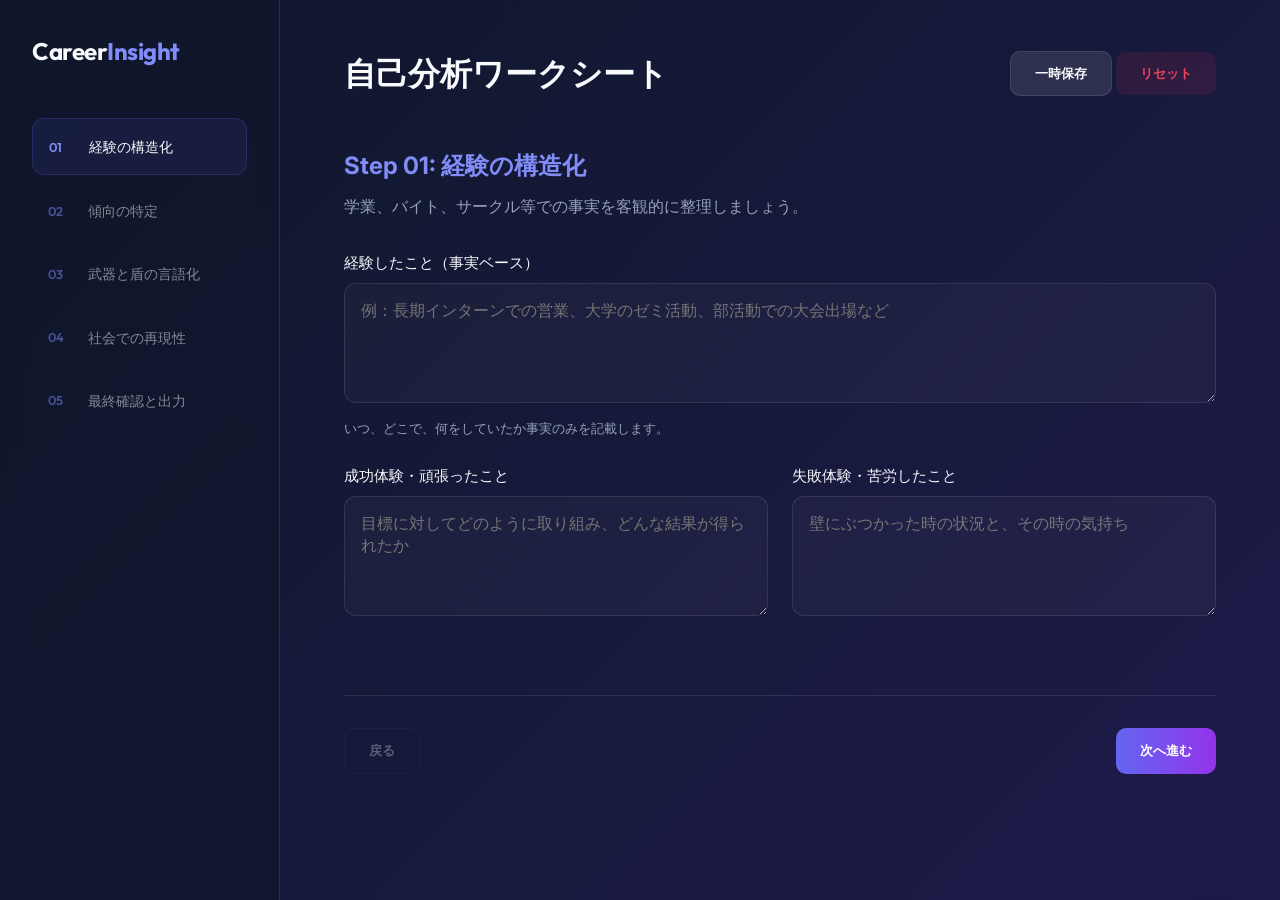
==== index.html @ 263b12b2 "Initial commit" ====
<!DOCTYPE html>
<html lang="ja">
<head>
    <meta charset="UTF-8">
    <meta name="viewport" content="width=device-width, initial-scale=1.0">
    <title>自己分析 & キャリアデザインツール | Career Self-Analysis</title>
    <meta name="description" content="新卒就活生のための自己分析サポートツール。4つのステップで強み・弱みを言語化し、ESや面接に活用できる形に整理します。">
    <link rel="preconnect" href="https://fonts.googleapis.com">
    <link rel="preconnect" href="https://fonts.gstatic.com" crossorigin>
    <link href="https://fonts.googleapis.com/css2?family=Inter:wght@300;400;500;600;700&family=Outfit:wght@300;400;500;600;700&display=swap" rel="stylesheet">
    <link rel="stylesheet" href="style.css">
</head>
<body>
    <div class="app-container">
        <!-- Sidebar Navigation -->
        <aside class="sidebar">
            <div class="logo">
                <h1>Career<span>Insight</span></h1>
            </div>
            <nav class="progress-nav">
                <ul>
                    <li class="nav-item active" data-step="1">
                        <span class="step-num">01</span>
                        <span class="step-label">経験の構造化</span>
                    </li>
                    <li class="nav-item" data-step="2">
                        <span class="step-num">02</span>
                        <span class="step-label">傾向の特定</span>
                    </li>
                    <li class="nav-item" data-step="3">
                        <span class="step-num">03</span>
                        <span class="step-label">武器と盾の言語化</span>
                    </li>
                    <li class="nav-item" data-step="4">
                        <span class="step-num">04</span>
                        <span class="step-label">社会での再現性</span>
                    </li>
                    <li class="nav-item" data-step="5">
                        <span class="step-num">05</span>
                        <span class="step-label">最終確認と出力</span>
                    </li>
                </ul>
            </nav>
        </aside>

        <!-- Main Content Area -->
        <main class="main-content">
            <header class="main-header">
                <h2>自己分析ワークシート</h2>
                <div class="header-actions">
                    <button id="save-draft" class="btn btn-secondary">一時保存</button>
                    <button id="reset-form" class="btn btn-danger">リセット</button>
                </div>
            </header>

            <form id="analysis-form">
                <!-- Step 1: Experience Structure -->
                <section id="step-1" class="form-step active">
                    <div class="step-header">
                        <h3>Step 01: 経験の構造化</h3>
                        <p>学業、バイト、サークル等での事実を客観的に整理しましょう。</p>
                    </div>
                    <div class="form-group">
                        <label for="experience-context">経験したこと（事実ベース）</label>
                        <textarea id="experience-context" name="experience-context" placeholder="例：長期インターンでの営業、大学のゼミ活動、部活動での大会出場など" required></textarea>
                        <small>いつ、どこで、何をしていたか事実のみを記載します。</small>
                    </div>
                    <div class="form-grid">
                        <div class="form-group">
                            <label for="experience-success">成功体験・頑張ったこと</label>
                            <textarea id="experience-success" name="experience-success" placeholder="目標に対してどのように取り組み、どんな結果が得られたか" required></textarea>
                        </div>
                        <div class="form-group">
                            <label for="experience-failure">失敗体験・苦労したこと</label>
                            <textarea id="experience-failure" name="experience-failure" placeholder="壁にぶつかった時の状況と、その時の気持ち" required></textarea>
                        </div>
                    </div>
                </section>

                <!-- Step 2: Identify Tendencies -->
                <section id="step-2" class="form-step">
                    <div class="step-header">
                        <h3>Step 02: 傾向の特定</h3>
                        <p>過去の経験から、あなたの行動特性（クセ）を探ります。</p>
                    </div>
                    <div class="form-group">
                        <label for="high-performance">最も高いパフォーマンスを発揮する条件</label>
                        <textarea id="high-performance" name="high-performance" placeholder="例：期限が明確な時、チームで協力している時、課題が困難な時など" required></textarea>
                    </div>
                    <div class="form-group">
                        <label for="stagnation-pattern">思考・行動が停滞するパターン</label>
                        <textarea id="stagnation-pattern" name="stagnation-pattern" placeholder="例：指示が曖昧な時、一度に多くのことを抱えすぎた時など" required></textarea>
                    </div>
                </section>

                <!-- Step 3: Weapons and Shields (Strengths and Weaknesses) -->
                <section id="step-3" class="form-step">
                    <div class="step-header">
                        <h3>Step 03: 武器と盾の言語化</h3>
                        <p>強みを「武器」として尖らせ、弱みを「盾」で守るための言語化です。</p>
                    </div>
                    <div class="form-group">
                        <label for="strength-name">あなたの「強み」に名前をつける</label>
                        <input type="text" id="strength-name" name="strength-name" placeholder="例：完遂力、巻き込み型推進力、徹底した仮設思考力など" required>
                    </div>
                    <div class="form-group">
                        <label for="strength-detail">強みの具体的な根拠</label>
                        <textarea id="strength-detail" name="strength-detail" placeholder="なぜその強みがあると言えるのか、具体的な行動例を挙げてください。" required></textarea>
                    </div>
                    <div class="form-grid">
                        <div class="form-group">
                            <label for="weakness">弱み（課題）</label>
                            <textarea id="weakness" name="weakness" placeholder="どのような場面で課題感を感じるか" required></textarea>
                        </div>
                        <div class="form-group">
                            <label for="weakness-countermeasure">弱みに対する「工夫・改善策」</label>
                            <textarea id="weakness-countermeasure" name="weakness-countermeasure" placeholder="弱みが出ないように、具体的にどのような行動をセットにしているか" required></textarea>
                        </div>
                    </div>
                </section>

                <!-- Step 4: Reproducibility in Society -->
                <section id="step-4" class="form-step">
                    <div class="step-header">
                        <h3>Step 04: 社会での再現性</h3>
                        <p>言語化した強み・弱みを、実際の仕事現場でどう活かすか考えます。</p>
                    </div>
                    <div class="form-group">
                        <label for="contribution">企業への貢献（どう強みを使うか）</label>
                        <textarea id="contribution" name="contribution" placeholder="営業、企画、事務など、具体的な職種での活躍イメージを記載してください。" required></textarea>
                    </div>
                    <div class="form-group">
                        <label for="risk-control">リスクコントロール（どう弱みを抑えるか）</label>
                        <textarea id="risk-control" name="risk-control" placeholder="仕事をする上で、弱みによるミスをどう防ぐか、周囲とどう連携するか。" required></textarea>
                    </div>
                </section>

                <!-- Step 5: Final Review -->
                <section id="step-5" class="form-step">
                    <div class="step-header">
                        <h3>Step 05: 最終確認と出力</h3>
                        <p>入力内容をまとめました。ESや面接の準備に活用してください。</p>
                    </div>
                    <div id="final-summary" class="summary-card">
                        <!-- Content will be generated by JS -->
                        <div class="placeholder">全てのステップを入力すると、こちらにプレビューが表示されます。</div>
                    </div>
                    <div class="summary-actions">
                        <button type="button" id="copy-summary" class="btn btn-primary">クリップボードにコピー</button>
                        <button type="button" id="download-summary" class="btn btn-secondary">テキストとして保存</button>
                    </div>
                </section>

                <!-- Navigation Buttons -->
                <div class="form-navigation">
                    <button type="button" id="prev-btn" class="btn btn-outline" disabled>戻る</button>
                    <button type="button" id="next-btn" class="btn btn-primary">次へ進む</button>
                </div>
            </form>
        </main>
    </div>

    <!-- Toast Notification -->
    <div id="toast" class="toast"></div>

    <script src="app.js"></script>
</body>
</html>
---- style.css ----
:root {
    --primary: #6366f1; /* Indigo 500 */
    --primary-light: #818cf8;
    --primary-dark: #4f46e5;
    --secondary: #9333ea; /* Purple 600 */
    --accent: #f43f5e; /* Rose 500 */
    --bg-gradient: linear-gradient(135deg, #0f172a 0%, #1e1b4b 100%);
    --card-bg: rgba(255, 255, 255, 0.05);
    --card-border: rgba(255, 255, 255, 0.1);
    --text-main: #f8fafc;
    --text-muted: #94a3b8;
    --input-bg: rgba(255, 255, 255, 0.03);
    --sidebar-width: 280px;
    --transition: all 0.3s cubic-bezier(0.4, 0, 0.2, 1);
    --glass-blur: blur(12px);
}

* {
    margin: 0;
    padding: 0;
    box-sizing: border-box;
}

body {
    font-family: 'Inter', 'Outfit', sans-serif;
    background: var(--bg-gradient);
    color: var(--text-main);
    min-height: 100vh;
    overflow-x: hidden;
    line-height: 1.6;
}

/* Layout */
.app-container {
    display: flex;
    min-height: 100vh;
}

/* Sidebar */
.sidebar {
    width: var(--sidebar-width);
    background: rgba(15, 23, 42, 0.6);
    backdrop-filter: var(--glass-blur);
    border-right: 1px solid var(--card-border);
    padding: 2rem;
    position: fixed;
    height: 100vh;
    z-index: 100;
}

.logo h1 {
    font-family: 'Outfit', sans-serif;
    font-size: 1.5rem;
    font-weight: 700;
    letter-spacing: -0.5px;
}

.logo span {
    color: var(--primary-light);
}

.progress-nav {
    margin-top: 3rem;
}

.progress-nav ul {
    list-style: none;
}

.nav-item {
    display: flex;
    align-items: center;
    gap: 1rem;
    padding: 1rem;
    margin-bottom: 0.5rem;
    border-radius: 12px;
    cursor: default;
    transition: var(--transition);
    opacity: 0.5;
}

.nav-item.active {
    background: rgba(99, 102, 241, 0.1);
    border: 1px solid rgba(99, 102, 241, 0.2);
    opacity: 1;
}

.nav-item.completed {
    opacity: 1;
}

.step-num {
    font-family: 'Outfit', sans-serif;
    font-weight: 600;
    font-size: 0.8rem;
    color: var(--primary-light);
    width: 24px;
}

.step-label {
    font-size: 0.9rem;
    font-weight: 500;
}

/* Main Content */
.main-content {
    flex: 1;
    margin-left: var(--sidebar-width);
    padding: 3rem 5%;
    max-width: 1200px;
}

.main-header {
    display: flex;
    justify-content: space-between;
    align-items: center;
    margin-bottom: 3rem;
}

.main-header h2 {
    font-family: 'Outfit', sans-serif;
    font-size: 2rem;
    font-weight: 600;
}

/* Form Styles */
.form-step {
    display: none;
    animation: fadeIn 0.5s ease-out;
}

.form-step.active {
    display: block;
}

@keyframes fadeIn {
    from { opacity: 0; transform: translateY(10px); }
    to { opacity: 1; transform: translateY(0); }
}

.step-header {
    margin-bottom: 2rem;
}

.step-header h3 {
    font-size: 1.5rem;
    margin-bottom: 0.5rem;
    color: var(--primary-light);
}

.step-header p {
    color: var(--text-muted);
}

.form-grid {
    display: grid;
    grid-template-columns: 1fr 1fr;
    gap: 1.5rem;
}

.form-group {
    margin-bottom: 1.5rem;
}

label {
    display: block;
    margin-bottom: 0.5rem;
    font-weight: 500;
    font-size: 0.95rem;
}

textarea, input[type="text"] {
    width: 100%;
    background: var(--input-bg);
    border: 1px solid var(--card-border);
    border-radius: 12px;
    color: var(--text-main);
    padding: 1rem;
    font-family: inherit;
    font-size: 1rem;
    transition: var(--transition);
}

textarea {
    min-height: 120px;
    resize: vertical;
}

textarea:focus, input:focus {
    outline: none;
    border-color: var(--primary);
    background: rgba(255, 255, 255, 0.05);
    box-shadow: 0 0 0 4px rgba(99, 102, 241, 0.1);
}

small {
    display: block;
    margin-top: 0.5rem;
    color: var(--text-muted);
    font-size: 0.8rem;
}

/* Buttons */
.btn {
    padding: 0.8rem 1.5rem;
    border-radius: 10px;
    font-weight: 600;
    font-family: 'Outfit', sans-serif;
    cursor: pointer;
    transition: var(--transition);
    border: none;
    display: inline-flex;
    align-items: center;
    gap: 0.5rem;
}

.btn-primary {
    background: linear-gradient(to right, var(--primary), var(--secondary));
    color: white;
}

.btn-primary:hover {
    transform: translateY(-2px);
    box-shadow: 0 10px 15px -3px rgba(99, 102, 241, 0.3);
}

.btn-secondary {
    background: rgba(255, 255, 255, 0.1);
    color: var(--text-main);
    border: 1px solid var(--card-border);
}

.btn-secondary:hover {
    background: rgba(255, 255, 255, 0.15);
}

.btn-outline {
    background: transparent;
    border: 1px solid var(--card-border);
    color: var(--text-main);
}

.btn-outline:hover {
    border-color: var(--primary);
    color: var(--primary-light);
}

.btn-danger {
    background: rgba(244, 63, 94, 0.1);
    color: var(--accent);
}

.btn-danger:hover {
    background: rgba(244, 63, 94, 0.2);
}

.btn:disabled {
    opacity: 0.3;
    cursor: not-allowed;
    transform: none !important;
    box-shadow: none !important;
}

/* Navigation Footer */
.form-navigation {
    margin-top: 3rem;
    padding-top: 2rem;
    border-top: 1px solid var(--card-border);
    display: flex;
    justify-content: space-between;
}

/* Summary Card */
.summary-card {
    background: var(--card-bg);
    backdrop-filter: var(--glass-blur);
    border: 1px solid var(--card-border);
    border-radius: 20px;
    padding: 2rem;
    margin-bottom: 2rem;
}

.placeholder {
    text-align: center;
    color: var(--text-muted);
    padding: 3rem;
    border: 2px dashed var(--card-border);
    border-radius: 12px;
}

.summary-actions {
    display: flex;
    gap: 1rem;
}

/* Toast */
.toast {
    position: fixed;
    bottom: 2rem;
    right: 2rem;
    background: var(--primary-dark);
    color: white;
    padding: 1rem 2rem;
    border-radius: 12px;
    box-shadow: 0 10px 25px rgba(0,0,0,0.3);
    transform: translateY(200%);
    transition: transform 0.3s ease;
    z-index: 1000;
}

.toast.show {
    transform: translateY(0);
}

/* Responsive */
@media (max-width: 1024px) {
    .sidebar {
        width: 80px;
        padding: 1.5rem 1rem;
    }
    .logo span, .step-label {
        display: none;
    }
    .main-content {
        margin-left: 80px;
    }
    .form-grid {
        grid-template-columns: 1fr;
    }
}

@media (max-width: 768px) {
    .sidebar {
        display: none;
    }
    .main-content {
        margin-left: 0;
        padding: 2rem 1rem;
    }
    .main-header h2 {
        font-size: 1.5rem;
    }
}
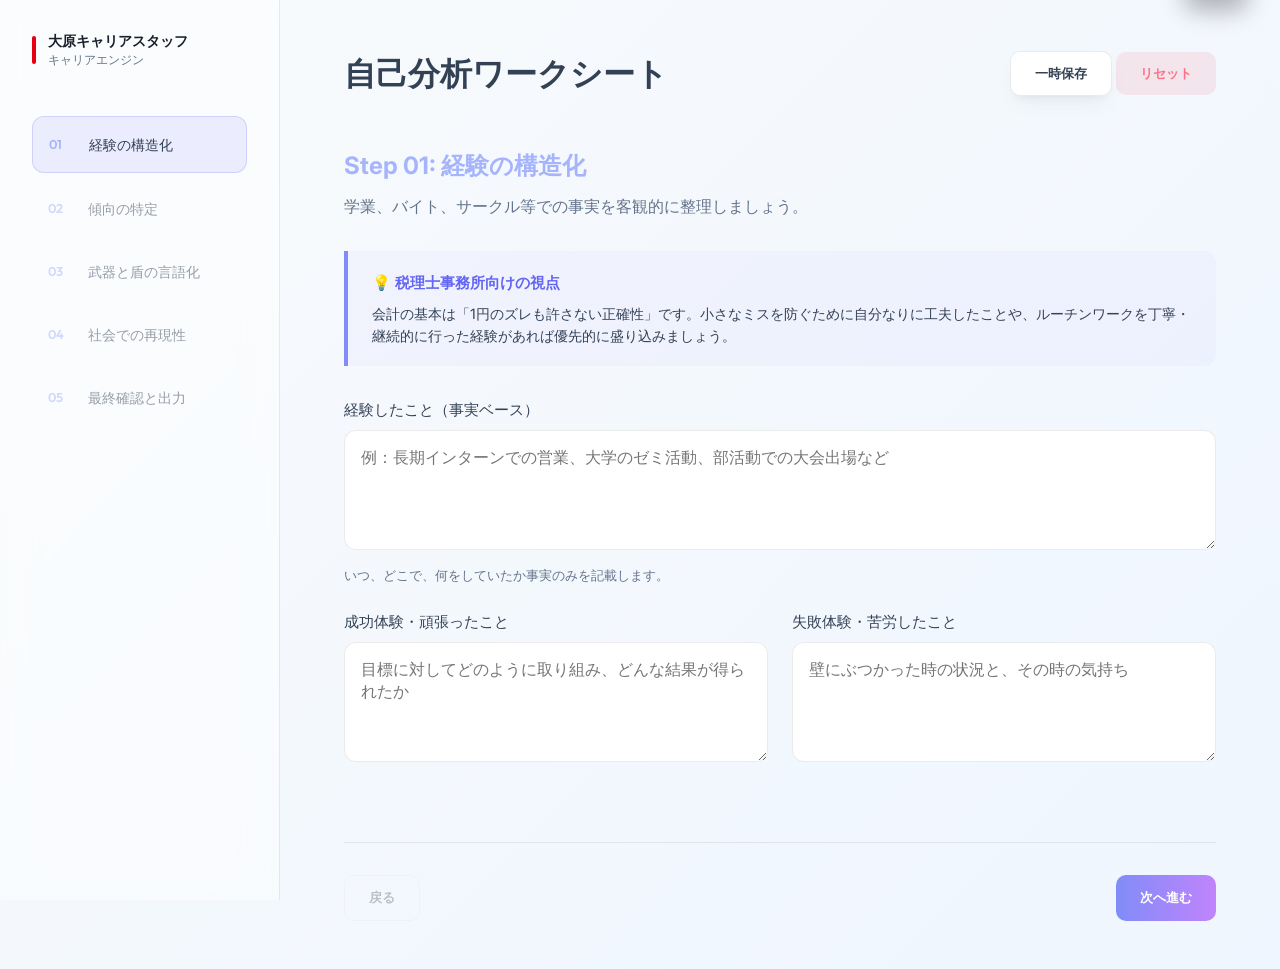
==== commit f309952b: "ヘッダー" ====
--- a/index.html
+++ b/index.html
@@ -3,7 +3,7 @@
 <head>
     <meta charset="UTF-8">
     <meta name="viewport" content="width=device-width, initial-scale=1.0">
-    <title>自己分析 & キャリアデザインツール | Career Self-Analysis</title>
+    <title>自己分析 & キャリアデザインツール (v2.1) | Career Self-Analysis</title>
     <meta name="description" content="新卒就活生のための自己分析サポートツール。4つのステップで強み・弱みを言語化し、ESや面接に活用できる形に整理します。">
     <link rel="preconnect" href="https://fonts.googleapis.com">
     <link rel="preconnect" href="https://fonts.gstatic.com" crossorigin>
@@ -15,7 +15,8 @@
         <!-- Sidebar Navigation -->
         <aside class="sidebar">
             <div class="logo">
-                <h1>Career<span>Insight</span></h1>
+                <div class="brand-accent"></div>
+                <div class="brand-text">大原キャリアスタッフ<br><span>キャリアエンジン</span></div>
             </div>
             <nav class="progress-nav">
                 <ul>
@@ -59,6 +60,11 @@
                     <div class="step-header">
                         <h3>Step 01: 経験の構造化</h3>
                         <p>学業、バイト、サークル等での事実を客観的に整理しましょう。</p>
+                    </div>
+                    <!-- Tax Office Tip -->
+                    <div class="tip-box">
+                        <h4>💡 税理士事務所向けの視点</h4>
+                        <p>会計の基本は「1円のズレも許さない正確性」です。小さなミスを防ぐために自分なりに工夫したことや、ルーチンワークを丁寧・継続的に行った経験があれば優先的に盛り込みましょう。</p>
                     </div>
                     <div class="form-group">
                         <label for="experience-context">経験したこと（事実ベース）</label>
@@ -83,6 +89,11 @@
                         <h3>Step 02: 傾向の特定</h3>
                         <p>過去の経験から、あなたの行動特性（クセ）を探ります。</p>
                     </div>
+                    <!-- Tax Office Tip -->
+                    <div class="tip-box">
+                        <h4>💡 税理士事務所向けの視点</h4>
+                        <p>事務所では確定申告時期などの繁忙期と閑散期の差が激しいです。プレッシャーがかかる場面での自分の行動傾向や、年上の経営者など「人」と向き合う際の自分の反応を分析してみましょう。</p>
+                    </div>
                     <div class="form-group">
                         <label for="high-performance">最も高いパフォーマンスを発揮する条件</label>
                         <textarea id="high-performance" name="high-performance" placeholder="例：期限が明確な時、チームで協力している時、課題が困難な時など" required></textarea>
@@ -98,6 +109,11 @@
                     <div class="step-header">
                         <h3>Step 03: 武器と盾の言語化</h3>
                         <p>強みを「武器」として尖らせ、弱みを「盾」で守るための言語化です。</p>
+                    </div>
+                    <!-- Tax Office Tip -->
+                    <div class="tip-box">
+                        <h4>💡 税理士事務所向けの視点</h4>
+                        <p>「地道に学び続ける姿勢（法改正への対応）」「経営者の悩みに寄り添う傾聴力」「期日を逆算する管理能力」などは、税理士事務所で非常に高く評価される『武器』になります。</p>
                     </div>
                     <div class="form-group">
                         <label for="strength-name">あなたの「強み」に名前をつける</label>
@@ -125,6 +141,11 @@
                         <h3>Step 04: 社会での再現性</h3>
                         <p>言語化した強み・弱みを、実際の仕事現場でどう活かすか考えます。</p>
                     </div>
+                    <!-- Tax Office Tip -->
+                    <div class="tip-box">
+                        <h4>💡 税理士事務所向けの視点</h4>
+                        <p>単なる入力作業役ではなく「中小企業の経営者を支えるパートナー」として、自分の強みがどう役立つか（例：経営判断の材料を素早く提供するなど）をイメージして記載しましょう。</p>
+                    </div>
                     <div class="form-group">
                         <label for="contribution">企業への貢献（どう強みを使うか）</label>
                         <textarea id="contribution" name="contribution" placeholder="営業、企画、事務など、具体的な職種での活躍イメージを記載してください。" required></textarea>
@@ -163,6 +184,199 @@
     <!-- Toast Notification -->
     <div id="toast" class="toast"></div>
 
-    <script src="app.js"></script>
+    <script>
+console.log('inline script loading...');
+
+window.onerror = function(msg, url, line, col, error) {
+    console.error('Global error caught:', msg, 'at', line, ':', col);
+    return false;
+};
+
+const initApp = () => {
+    console.log('initApp started');
+    // Selectors
+    const form = document.getElementById('analysis-form');
+    const steps = document.querySelectorAll('.form-step');
+    const navItems = document.querySelectorAll('.nav-item');
+    const prevBtn = document.getElementById('prev-btn');
+    const nextBtn = document.getElementById('next-btn');
+    const toast = document.getElementById('toast');
+    const finalSummary = document.getElementById('final-summary');
+    const saveBtn = document.getElementById('save-draft');
+    const resetBtn = document.getElementById('reset-form');
+
+    if (!nextBtn) {
+        console.error('nextBtn not found!');
+        return;
+    }
+
+    let currentStep = 1;
+
+    // Functions
+    const showToast = (msg) => {
+        console.log('Toast:', msg);
+        if (!toast) return;
+        toast.textContent = msg;
+        toast.className = 'toast show';
+        setTimeout(() => toast.className = 'toast', 3000);
+    };
+
+    const updateUI = () => {
+        console.log('Updating UI for step:', currentStep);
+        steps.forEach((s, i) => {
+            if (i + 1 === currentStep) {
+                s.classList.add('active');
+            } else {
+                s.classList.remove('active');
+            }
+        });
+
+        navItems.forEach((n, i) => {
+            n.classList.toggle('active', i + 1 === currentStep);
+            n.classList.toggle('completed', i + 1 < currentStep);
+        });
+
+        if (prevBtn) prevBtn.disabled = currentStep === 1;
+        if (nextBtn) {
+            nextBtn.textContent = currentStep === steps.length ? '完了' : '次へ進む';
+        }
+
+        if (currentStep === 5) generateSummary();
+    };
+
+    const generateSummary = () => {
+        const d = (id) => {
+            const el = document.getElementById(id);
+            return el ? (el.value || '(未入力)') : '(ID不備)';
+        };
+        if (finalSummary) {
+            finalSummary.innerHTML = `
+                <div class="summary-section">
+                    <h4 style="color: #818cf8; margin-bottom: 1rem;">■ Step 1: 経験の構造化</h4>
+                    <p><strong>経験概要:</strong> ${d('experience-context')}</p>
+                    <p><strong>成功体験:</strong> ${d('experience-success')}</p>
+                    <p><strong>失敗・苦労:</strong> ${d('experience-failure')}</p>
+                </div>
+                <div class="summary-section" style="margin-top: 1.5rem;">
+                    <h4 style="color: #818cf8; margin-bottom: 1rem;">■ Step 2: 傾向の特定</h4>
+                    <p><strong>活躍条件:</strong> ${d('high-performance')}</p>
+                    <p><strong>停滞パターン:</strong> ${d('stagnation-pattern')}</p>
+                </div>
+                <div class="summary-section" style="margin-top: 1.5rem;">
+                    <h4 style="color: #818cf8; margin-bottom: 1rem;">■ Step 3: 武器と盾</h4>
+                    <p><strong>強みの名称:</strong> ${d('strength-name')}</p>
+                    <p><strong>根拠:</strong> ${d('strength-detail')}</p>
+                    <p><strong>弱み:</strong> ${d('weakness')}</p>
+                    <p><strong>対策:</strong> ${d('weakness-countermeasure')}</p>
+                </div>
+                <div class="summary-section" style="margin-top: 1.5rem;">
+                    <h4 style="color: #818cf8; margin-bottom: 1rem;">■ Step 4: 社会での再現性</h4>
+                    <p><strong>貢献イメージ:</strong> ${d('contribution')}</p>
+                    <p><strong>リスク管理:</strong> ${d('risk-control')}</p>
+                </div>
+            `;
+        }
+    };
+
+    const saveData = () => {
+        try {
+            const data = {};
+            if (form) {
+                form.querySelectorAll('input, textarea').forEach(el => {
+                    if (el.id) data[el.id] = el.value;
+                });
+            }
+            localStorage.setItem('career_analysis_v1', JSON.stringify(data));
+            showToast('進捗を保存しました');
+        } catch (e) {
+            console.warn('saveData: localStorage is not accessible:', e);
+        }
+    };
+
+    const loadData = () => {
+        try {
+            const saved = JSON.parse(localStorage.getItem('career_analysis_v1') || '{}');
+            Object.entries(saved).forEach(([id, val]) => {
+                const el = document.getElementById(id);
+                if (el) el.value = val;
+            });
+        } catch (e) {
+            console.warn('loadData: localStorage is not accessible:', e);
+        }
+    };
+
+    // Event Listeners
+    nextBtn.addEventListener('click', () => {
+        console.log('Next button clicked. Current step:', currentStep);
+        if (currentStep < steps.length) {
+            currentStep++;
+            console.log('Moving to step:', currentStep);
+            updateUI();
+            saveData();
+            window.scrollTo({ top: 0, behavior: 'smooth' });
+        } else {
+            showToast('全てのワークが完了しました！');
+        }
+    });
+
+    if (prevBtn) {
+        prevBtn.addEventListener('click', () => {
+            if (currentStep > 1) {
+                currentStep--;
+                updateUI();
+                window.scrollTo({ top: 0, behavior: 'smooth' });
+            }
+        });
+    }
+
+    if (saveBtn) saveBtn.addEventListener('click', saveData);
+
+    if (resetBtn) {
+        resetBtn.addEventListener('click', () => {
+            if (confirm('全ての入力をリセットしますか？')) {
+                if (form) form.reset();
+                localStorage.removeItem('career_analysis_v1');
+                currentStep = 1;
+                updateUI();
+                showToast('リセット完了');
+            }
+        });
+    }
+
+    const copyBtn = document.getElementById('copy-summary');
+    if (copyBtn) {
+        copyBtn.addEventListener('click', () => {
+            const text = finalSummary ? finalSummary.innerText : '';
+            navigator.clipboard.writeText(text).then(() => showToast('コピーしました'));
+        });
+    }
+
+    const downloadBtn = document.getElementById('download-summary');
+    if (downloadBtn) {
+        downloadBtn.addEventListener('click', () => {
+            const text = finalSummary ? finalSummary.innerText : '';
+            const blob = new Blob([text], { type: 'text/plain' });
+            const url = URL.createObjectURL(blob);
+            const a = document.createElement('a');
+            a.href = url;
+            a.download = 'career_self_analysis.txt';
+            a.click();
+            showToast('ファイルをダウンロードします');
+        });
+    }
+
+    // Init Logic
+    console.log('Executing final init');
+    loadData();
+    updateUI();
+};
+
+// Start initialization
+if (document.readyState === 'loading') {
+    document.addEventListener('DOMContentLoaded', initApp);
+} else {
+    initApp();
+}
+    </script>
 </body>
 </html>
--- a/style.css
+++ b/style.css
@@ -1,18 +1,19 @@
 :root {
-    --primary: #6366f1; /* Indigo 500 */
-    --primary-light: #818cf8;
-    --primary-dark: #4f46e5;
-    --secondary: #9333ea; /* Purple 600 */
-    --accent: #f43f5e; /* Rose 500 */
-    --bg-gradient: linear-gradient(135deg, #0f172a 0%, #1e1b4b 100%);
-    --card-bg: rgba(255, 255, 255, 0.05);
-    --card-border: rgba(255, 255, 255, 0.1);
-    --text-main: #f8fafc;
-    --text-muted: #94a3b8;
-    --input-bg: rgba(255, 255, 255, 0.03);
+    --primary: #818cf8; /* Soft Indigo */
+    --primary-light: #a5b4fc;
+    --primary-dark: #6366f1;
+    --secondary: #c084fc; /* Soft Purple */
+    --accent: #fb7185; /* Soft Rose */
+    --bg-gradient: linear-gradient(135deg, #f8fafc 0%, #eff6ff 100%);
+    --card-bg: rgba(255, 255, 255, 0.7);
+    --card-border: rgba(0, 0, 0, 0.08);
+    --text-main: #334155;
+    --text-muted: #64748b;
+    --input-bg: #ffffff;
     --sidebar-width: 280px;
     --transition: all 0.3s cubic-bezier(0.4, 0, 0.2, 1);
-    --glass-blur: blur(12px);
+    --glass-blur: blur(16px);
+    --shadow-soft: 0 10px 25px -5px rgba(0, 0, 0, 0.05), 0 8px 10px -6px rgba(0, 0, 0, 0.05);
 }
 
 * {
@@ -39,7 +40,7 @@
 /* Sidebar */
 .sidebar {
     width: var(--sidebar-width);
-    background: rgba(15, 23, 42, 0.6);
+    background: rgba(255, 255, 255, 0.45);
     backdrop-filter: var(--glass-blur);
     border-right: 1px solid var(--card-border);
     padding: 2rem;
@@ -48,15 +49,32 @@
     z-index: 100;
 }
 
-.logo h1 {
-    font-family: 'Outfit', sans-serif;
-    font-size: 1.5rem;
+.logo {
+    display: flex;
+    align-items: center;
+    gap: 0.75rem;
+    margin-bottom: 2.5rem;
+}
+
+.brand-accent {
+    width: 4px;
+    height: 1.8rem;
+    background-color: #e60012; /* Ohara Red */
+    border-radius: 2px;
+}
+
+.brand-text {
+    font-family: 'Inter', sans-serif;
     font-weight: 700;
-    letter-spacing: -0.5px;
-}
-
-.logo span {
-    color: var(--primary-light);
+    color: #1a202c; /* Deep Dark Gray */
+    font-size: 0.9rem;
+    line-height: 1.25;
+}
+
+.brand-text span {
+    font-size: 0.75rem;
+    font-weight: 500;
+    color: var(--text-muted);
 }
 
 .progress-nav {
@@ -189,8 +207,8 @@
 textarea:focus, input:focus {
     outline: none;
     border-color: var(--primary);
-    background: rgba(255, 255, 255, 0.05);
-    box-shadow: 0 0 0 4px rgba(99, 102, 241, 0.1);
+    background: #ffffff;
+    box-shadow: 0 0 0 4px rgba(129, 140, 248, 0.15);
 }
 
 small {
@@ -225,13 +243,14 @@
 }
 
 .btn-secondary {
-    background: rgba(255, 255, 255, 0.1);
+    background: var(--input-bg);
     color: var(--text-main);
     border: 1px solid var(--card-border);
+    box-shadow: var(--shadow-soft);
 }
 
 .btn-secondary:hover {
-    background: rgba(255, 255, 255, 0.15);
+    background: #f1f5f9;
 }
 
 .btn-outline {
@@ -275,9 +294,10 @@
     background: var(--card-bg);
     backdrop-filter: var(--glass-blur);
     border: 1px solid var(--card-border);
-    border-radius: 20px;
-    padding: 2rem;
+    border-radius: 24px;
+    padding: 2.5rem;
     margin-bottom: 2rem;
+    box-shadow: var(--shadow-soft);
 }
 
 .placeholder {
@@ -296,14 +316,14 @@
 /* Toast */
 .toast {
     position: fixed;
-    bottom: 2rem;
+    top: 2rem;
     right: 2rem;
     background: var(--primary-dark);
     color: white;
     padding: 1rem 2rem;
     border-radius: 12px;
     box-shadow: 0 10px 25px rgba(0,0,0,0.3);
-    transform: translateY(200%);
+    transform: translateY(-200%);
     transition: transform 0.3s ease;
     z-index: 1000;
 }
@@ -341,3 +361,31 @@
         font-size: 1.5rem;
     }
 }
+/* Tip Box */
+.tip-box {
+    background: rgba(129, 140, 248, 0.05);
+    border-left: 4px solid var(--primary);
+    padding: 1.25rem 1.5rem;
+    margin-bottom: 2rem;
+    border-radius: 0 12px 12px 0;
+}
+
+.tip-box h4 {
+    color: var(--primary-dark);
+    font-size: 0.95rem;
+    margin-bottom: 0.5rem;
+    display: flex;
+    align-items: center;
+    gap: 0.5rem;
+    font-weight: 600;
+}
+
+.tip-box h4 i {
+    font-size: 1rem;
+}
+
+.tip-box p {
+    font-size: 0.88rem;
+    color: var(--text-main);
+    line-height: 1.5;
+}
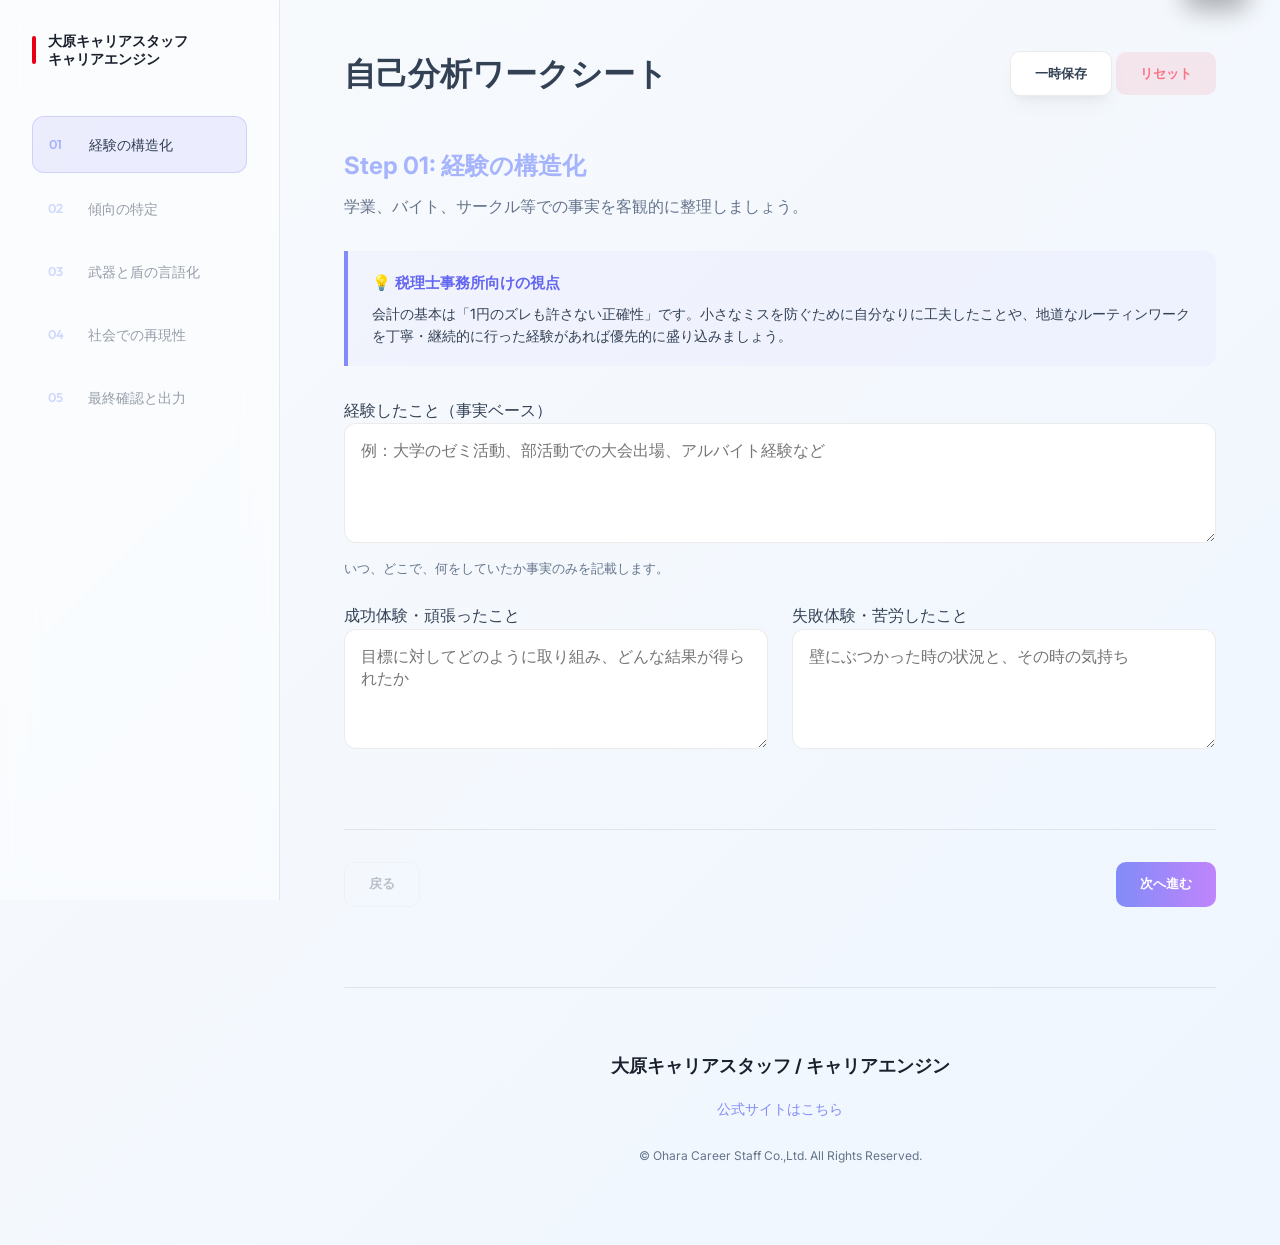
==== commit 26c180ab: "フッターを作成" ====
--- a/index.html
+++ b/index.html
@@ -1,5 +1,6 @@
 <!DOCTYPE html>
 <html lang="ja">
+
 <head>
     <meta charset="UTF-8">
     <meta name="viewport" content="width=device-width, initial-scale=1.0">
@@ -7,9 +8,12 @@
     <meta name="description" content="新卒就活生のための自己分析サポートツール。4つのステップで強み・弱みを言語化し、ESや面接に活用できる形に整理します。">
     <link rel="preconnect" href="https://fonts.googleapis.com">
     <link rel="preconnect" href="https://fonts.gstatic.com" crossorigin>
-    <link href="https://fonts.googleapis.com/css2?family=Inter:wght@300;400;500;600;700&family=Outfit:wght@300;400;500;600;700&display=swap" rel="stylesheet">
+    <link
+        href="https://fonts.googleapis.com/css2?family=Inter:wght@300;400;500;600;700&family=Outfit:wght@300;400;500;600;700&display=swap"
+        rel="stylesheet">
     <link rel="stylesheet" href="style.css">
 </head>
+
 <body>
     <div class="app-container">
         <!-- Sidebar Navigation -->
@@ -64,21 +68,24 @@
                     <!-- Tax Office Tip -->
                     <div class="tip-box">
                         <h4>💡 税理士事務所向けの視点</h4>
-                        <p>会計の基本は「1円のズレも許さない正確性」です。小さなミスを防ぐために自分なりに工夫したことや、ルーチンワークを丁寧・継続的に行った経験があれば優先的に盛り込みましょう。</p>
+                        <p>会計の基本は「1円のズレも許さない正確性」です。小さなミスを防ぐために自分なりに工夫したことや、地道なルーティンワークを丁寧・継続的に行った経験があれば優先的に盛り込みましょう。</p>
                     </div>
                     <div class="form-group">
                         <label for="experience-context">経験したこと（事実ベース）</label>
-                        <textarea id="experience-context" name="experience-context" placeholder="例：長期インターンでの営業、大学のゼミ活動、部活動での大会出場など" required></textarea>
+                        <textarea id="experience-context" name="experience-context"
+                            placeholder="例：大学のゼミ活動、部活動での大会出場、アルバイト経験など" required></textarea>
                         <small>いつ、どこで、何をしていたか事実のみを記載します。</small>
                     </div>
                     <div class="form-grid">
                         <div class="form-group">
                             <label for="experience-success">成功体験・頑張ったこと</label>
-                            <textarea id="experience-success" name="experience-success" placeholder="目標に対してどのように取り組み、どんな結果が得られたか" required></textarea>
+                            <textarea id="experience-success" name="experience-success"
+                                placeholder="目標に対してどのように取り組み、どんな結果が得られたか" required></textarea>
                         </div>
                         <div class="form-group">
                             <label for="experience-failure">失敗体験・苦労したこと</label>
-                            <textarea id="experience-failure" name="experience-failure" placeholder="壁にぶつかった時の状況と、その時の気持ち" required></textarea>
+                            <textarea id="experience-failure" name="experience-failure"
+                                placeholder="壁にぶつかった時の状況と、その時の気持ち" required></textarea>
                         </div>
                     </div>
                 </section>
@@ -96,11 +103,13 @@
                     </div>
                     <div class="form-group">
                         <label for="high-performance">最も高いパフォーマンスを発揮する条件</label>
-                        <textarea id="high-performance" name="high-performance" placeholder="例：期限が明確な時、チームで協力している時、課題が困難な時など" required></textarea>
+                        <textarea id="high-performance" name="high-performance"
+                            placeholder="例：期限が明確な時、チームで協力している時、課題が困難な時など" required></textarea>
                     </div>
                     <div class="form-group">
                         <label for="stagnation-pattern">思考・行動が停滞するパターン</label>
-                        <textarea id="stagnation-pattern" name="stagnation-pattern" placeholder="例：指示が曖昧な時、一度に多くのことを抱えすぎた時など" required></textarea>
+                        <textarea id="stagnation-pattern" name="stagnation-pattern"
+                            placeholder="例：指示が曖昧な時、一度に多くのことを抱えすぎた時など" required></textarea>
                     </div>
                 </section>
 
@@ -117,11 +126,13 @@
                     </div>
                     <div class="form-group">
                         <label for="strength-name">あなたの「強み」に名前をつける</label>
-                        <input type="text" id="strength-name" name="strength-name" placeholder="例：完遂力、巻き込み型推進力、徹底した仮設思考力など" required>
+                        <input type="text" id="strength-name" name="strength-name"
+                            placeholder="例：完遂力、巻き込み型推進力、徹底した仮設思考力など" required>
                     </div>
                     <div class="form-group">
                         <label for="strength-detail">強みの具体的な根拠</label>
-                        <textarea id="strength-detail" name="strength-detail" placeholder="なぜその強みがあると言えるのか、具体的な行動例を挙げてください。" required></textarea>
+                        <textarea id="strength-detail" name="strength-detail"
+                            placeholder="なぜその強みがあると言えるのか、具体的な行動例を挙げましょう。" required></textarea>
                     </div>
                     <div class="form-grid">
                         <div class="form-group">
@@ -130,7 +141,8 @@
                         </div>
                         <div class="form-group">
                             <label for="weakness-countermeasure">弱みに対する「工夫・改善策」</label>
-                            <textarea id="weakness-countermeasure" name="weakness-countermeasure" placeholder="弱みが出ないように、具体的にどのような行動をセットにしているか" required></textarea>
+                            <textarea id="weakness-countermeasure" name="weakness-countermeasure"
+                                placeholder="弱みが出ないように、具体的にどのような意識・行動をセットにしているか" required></textarea>
                         </div>
                     </div>
                 </section>
@@ -148,11 +160,13 @@
                     </div>
                     <div class="form-group">
                         <label for="contribution">企業への貢献（どう強みを使うか）</label>
-                        <textarea id="contribution" name="contribution" placeholder="営業、企画、事務など、具体的な職種での活躍イメージを記載してください。" required></textarea>
+                        <textarea id="contribution" name="contribution" placeholder="ex)正確性、継続力、学習力、指示理解・報連相"
+                            required></textarea>
                     </div>
                     <div class="form-group">
                         <label for="risk-control">リスクコントロール（どう弱みを抑えるか）</label>
-                        <textarea id="risk-control" name="risk-control" placeholder="仕事をする上で、弱みによるミスをどう防ぐか、周囲とどう連携するか。" required></textarea>
+                        <textarea id="risk-control" name="risk-control" placeholder="仕事をする上で、弱みによるミスをどう防ぐか、周囲とどう連携するか。"
+                            required></textarea>
                     </div>
                 </section>
 
@@ -178,6 +192,15 @@
                     <button type="button" id="next-btn" class="btn btn-primary">次へ進む</button>
                 </div>
             </form>
+
+            <footer class="main-footer">
+                <div class="footer-logo">大原キャリアスタッフ / キャリアエンジン</div>
+                <div class="footer-links">
+                    <a href="https://www.o-hara-cs.com/" target="_blank" rel="noopener noreferrer"
+                        class="footer-link">公式サイトはこちら</a>
+                </div>
+                <div class="copyright">© Ohara Career Staff Co.,Ltd. All Rights Reserved.</div>
+            </footer>
         </main>
     </div>
 
@@ -185,72 +208,72 @@
     <div id="toast" class="toast"></div>
 
     <script>
-console.log('inline script loading...');
-
-window.onerror = function(msg, url, line, col, error) {
-    console.error('Global error caught:', msg, 'at', line, ':', col);
-    return false;
-};
-
-const initApp = () => {
-    console.log('initApp started');
-    // Selectors
-    const form = document.getElementById('analysis-form');
-    const steps = document.querySelectorAll('.form-step');
-    const navItems = document.querySelectorAll('.nav-item');
-    const prevBtn = document.getElementById('prev-btn');
-    const nextBtn = document.getElementById('next-btn');
-    const toast = document.getElementById('toast');
-    const finalSummary = document.getElementById('final-summary');
-    const saveBtn = document.getElementById('save-draft');
-    const resetBtn = document.getElementById('reset-form');
-
-    if (!nextBtn) {
-        console.error('nextBtn not found!');
-        return;
-    }
-
-    let currentStep = 1;
-
-    // Functions
-    const showToast = (msg) => {
-        console.log('Toast:', msg);
-        if (!toast) return;
-        toast.textContent = msg;
-        toast.className = 'toast show';
-        setTimeout(() => toast.className = 'toast', 3000);
-    };
-
-    const updateUI = () => {
-        console.log('Updating UI for step:', currentStep);
-        steps.forEach((s, i) => {
-            if (i + 1 === currentStep) {
-                s.classList.add('active');
-            } else {
-                s.classList.remove('active');
+        console.log('inline script loading...');
+
+        window.onerror = function (msg, url, line, col, error) {
+            console.error('Global error caught:', msg, 'at', line, ':', col);
+            return false;
+        };
+
+        const initApp = () => {
+            console.log('initApp started');
+            // Selectors
+            const form = document.getElementById('analysis-form');
+            const steps = document.querySelectorAll('.form-step');
+            const navItems = document.querySelectorAll('.nav-item');
+            const prevBtn = document.getElementById('prev-btn');
+            const nextBtn = document.getElementById('next-btn');
+            const toast = document.getElementById('toast');
+            const finalSummary = document.getElementById('final-summary');
+            const saveBtn = document.getElementById('save-draft');
+            const resetBtn = document.getElementById('reset-form');
+
+            if (!nextBtn) {
+                console.error('nextBtn not found!');
+                return;
             }
-        });
-
-        navItems.forEach((n, i) => {
-            n.classList.toggle('active', i + 1 === currentStep);
-            n.classList.toggle('completed', i + 1 < currentStep);
-        });
-
-        if (prevBtn) prevBtn.disabled = currentStep === 1;
-        if (nextBtn) {
-            nextBtn.textContent = currentStep === steps.length ? '完了' : '次へ進む';
-        }
-
-        if (currentStep === 5) generateSummary();
-    };
-
-    const generateSummary = () => {
-        const d = (id) => {
-            const el = document.getElementById(id);
-            return el ? (el.value || '(未入力)') : '(ID不備)';
-        };
-        if (finalSummary) {
-            finalSummary.innerHTML = `
+
+            let currentStep = 1;
+
+            // Functions
+            const showToast = (msg) => {
+                console.log('Toast:', msg);
+                if (!toast) return;
+                toast.textContent = msg;
+                toast.className = 'toast show';
+                setTimeout(() => toast.className = 'toast', 3000);
+            };
+
+            const updateUI = () => {
+                console.log('Updating UI for step:', currentStep);
+                steps.forEach((s, i) => {
+                    if (i + 1 === currentStep) {
+                        s.classList.add('active');
+                    } else {
+                        s.classList.remove('active');
+                    }
+                });
+
+                navItems.forEach((n, i) => {
+                    n.classList.toggle('active', i + 1 === currentStep);
+                    n.classList.toggle('completed', i + 1 < currentStep);
+                });
+
+                if (prevBtn) prevBtn.disabled = currentStep === 1;
+                if (nextBtn) {
+                    nextBtn.textContent = currentStep === steps.length ? '完了' : '次へ進む';
+                }
+
+                if (currentStep === 5) generateSummary();
+            };
+
+            const generateSummary = () => {
+                const d = (id) => {
+                    const el = document.getElementById(id);
+                    return el ? (el.value || '(未入力)') : '(ID不備)';
+                };
+                if (finalSummary) {
+                    finalSummary.innerHTML = `
                 <div class="summary-section">
                     <h4 style="color: #818cf8; margin-bottom: 1rem;">■ Step 1: 経験の構造化</h4>
                     <p><strong>経験概要:</strong> ${d('experience-context')}</p>
@@ -275,108 +298,109 @@
                     <p><strong>リスク管理:</strong> ${d('risk-control')}</p>
                 </div>
             `;
+                }
+            };
+
+            const saveData = () => {
+                try {
+                    const data = {};
+                    if (form) {
+                        form.querySelectorAll('input, textarea').forEach(el => {
+                            if (el.id) data[el.id] = el.value;
+                        });
+                    }
+                    localStorage.setItem('career_analysis_v1', JSON.stringify(data));
+                    showToast('進捗を保存しました');
+                } catch (e) {
+                    console.warn('saveData: localStorage is not accessible:', e);
+                }
+            };
+
+            const loadData = () => {
+                try {
+                    const saved = JSON.parse(localStorage.getItem('career_analysis_v1') || '{}');
+                    Object.entries(saved).forEach(([id, val]) => {
+                        const el = document.getElementById(id);
+                        if (el) el.value = val;
+                    });
+                } catch (e) {
+                    console.warn('loadData: localStorage is not accessible:', e);
+                }
+            };
+
+            // Event Listeners
+            nextBtn.addEventListener('click', () => {
+                console.log('Next button clicked. Current step:', currentStep);
+                if (currentStep < steps.length) {
+                    currentStep++;
+                    console.log('Moving to step:', currentStep);
+                    updateUI();
+                    saveData();
+                    window.scrollTo({ top: 0, behavior: 'smooth' });
+                } else {
+                    showToast('全てのワークが完了しました！');
+                }
+            });
+
+            if (prevBtn) {
+                prevBtn.addEventListener('click', () => {
+                    if (currentStep > 1) {
+                        currentStep--;
+                        updateUI();
+                        window.scrollTo({ top: 0, behavior: 'smooth' });
+                    }
+                });
+            }
+
+            if (saveBtn) saveBtn.addEventListener('click', saveData);
+
+            if (resetBtn) {
+                resetBtn.addEventListener('click', () => {
+                    if (confirm('全ての入力をリセットしますか？')) {
+                        if (form) form.reset();
+                        localStorage.removeItem('career_analysis_v1');
+                        currentStep = 1;
+                        updateUI();
+                        showToast('リセット完了');
+                    }
+                });
+            }
+
+            const copyBtn = document.getElementById('copy-summary');
+            if (copyBtn) {
+                copyBtn.addEventListener('click', () => {
+                    const text = finalSummary ? finalSummary.innerText : '';
+                    navigator.clipboard.writeText(text).then(() => showToast('コピーしました'));
+                });
+            }
+
+            const downloadBtn = document.getElementById('download-summary');
+            if (downloadBtn) {
+                downloadBtn.addEventListener('click', () => {
+                    const text = finalSummary ? finalSummary.innerText : '';
+                    const blob = new Blob([text], { type: 'text/plain' });
+                    const url = URL.createObjectURL(blob);
+                    const a = document.createElement('a');
+                    a.href = url;
+                    a.download = 'career_self_analysis.txt';
+                    a.click();
+                    showToast('ファイルをダウンロードします');
+                });
+            }
+
+            // Init Logic
+            console.log('Executing final init');
+            loadData();
+            updateUI();
+        };
+
+        // Start initialization
+        if (document.readyState === 'loading') {
+            document.addEventListener('DOMContentLoaded', initApp);
+        } else {
+            initApp();
         }
-    };
-
-    const saveData = () => {
-        try {
-            const data = {};
-            if (form) {
-                form.querySelectorAll('input, textarea').forEach(el => {
-                    if (el.id) data[el.id] = el.value;
-                });
-            }
-            localStorage.setItem('career_analysis_v1', JSON.stringify(data));
-            showToast('進捗を保存しました');
-        } catch (e) {
-            console.warn('saveData: localStorage is not accessible:', e);
-        }
-    };
-
-    const loadData = () => {
-        try {
-            const saved = JSON.parse(localStorage.getItem('career_analysis_v1') || '{}');
-            Object.entries(saved).forEach(([id, val]) => {
-                const el = document.getElementById(id);
-                if (el) el.value = val;
-            });
-        } catch (e) {
-            console.warn('loadData: localStorage is not accessible:', e);
-        }
-    };
-
-    // Event Listeners
-    nextBtn.addEventListener('click', () => {
-        console.log('Next button clicked. Current step:', currentStep);
-        if (currentStep < steps.length) {
-            currentStep++;
-            console.log('Moving to step:', currentStep);
-            updateUI();
-            saveData();
-            window.scrollTo({ top: 0, behavior: 'smooth' });
-        } else {
-            showToast('全てのワークが完了しました！');
-        }
-    });
-
-    if (prevBtn) {
-        prevBtn.addEventListener('click', () => {
-            if (currentStep > 1) {
-                currentStep--;
-                updateUI();
-                window.scrollTo({ top: 0, behavior: 'smooth' });
-            }
-        });
-    }
-
-    if (saveBtn) saveBtn.addEventListener('click', saveData);
-
-    if (resetBtn) {
-        resetBtn.addEventListener('click', () => {
-            if (confirm('全ての入力をリセットしますか？')) {
-                if (form) form.reset();
-                localStorage.removeItem('career_analysis_v1');
-                currentStep = 1;
-                updateUI();
-                showToast('リセット完了');
-            }
-        });
-    }
-
-    const copyBtn = document.getElementById('copy-summary');
-    if (copyBtn) {
-        copyBtn.addEventListener('click', () => {
-            const text = finalSummary ? finalSummary.innerText : '';
-            navigator.clipboard.writeText(text).then(() => showToast('コピーしました'));
-        });
-    }
-
-    const downloadBtn = document.getElementById('download-summary');
-    if (downloadBtn) {
-        downloadBtn.addEventListener('click', () => {
-            const text = finalSummary ? finalSummary.innerText : '';
-            const blob = new Blob([text], { type: 'text/plain' });
-            const url = URL.createObjectURL(blob);
-            const a = document.createElement('a');
-            a.href = url;
-            a.download = 'career_self_analysis.txt';
-            a.click();
-            showToast('ファイルをダウンロードします');
-        });
-    }
-
-    // Init Logic
-    console.log('Executing final init');
-    loadData();
-    updateUI();
-};
-
-// Start initialization
-if (document.readyState === 'loading') {
-    document.addEventListener('DOMContentLoaded', initApp);
-} else {
-    initApp();
-}
     </script>
 </body>
-</html>
+
+</html>
--- a/style.css
+++ b/style.css
@@ -1,9 +1,12 @@
 :root {
-    --primary: #818cf8; /* Soft Indigo */
+    --primary: #818cf8;
+    /* Soft Indigo */
     --primary-light: #a5b4fc;
     --primary-dark: #6366f1;
-    --secondary: #c084fc; /* Soft Purple */
-    --accent: #fb7185; /* Soft Rose */
+    --secondary: #c084fc;
+    /* Soft Purple */
+    --accent: #fb7185;
+    /* Soft Rose */
     --bg-gradient: linear-gradient(135deg, #f8fafc 0%, #eff6ff 100%);
     --card-bg: rgba(255, 255, 255, 0.7);
     --card-border: rgba(0, 0, 0, 0.08);
@@ -59,22 +62,25 @@
 .brand-accent {
     width: 4px;
     height: 1.8rem;
-    background-color: #e60012; /* Ohara Red */
+    background-color: #e60012;
+    /* Ohara Red */
     border-radius: 2px;
 }
 
 .brand-text {
     font-family: 'Inter', sans-serif;
     font-weight: 700;
-    color: #1a202c; /* Deep Dark Gray */
+    color: #1a202c;
+    /* Deep Dark Gray */
     font-size: 0.9rem;
     line-height: 1.25;
 }
 
 .brand-text span {
-    font-size: 0.75rem;
-    font-weight: 500;
-    color: var(--text-muted);
+    font-size: 0.9rem;
+    font-weight: 700;
+    color: #1a202c;
+    display: inline-block;
 }
 
 .progress-nav {
@@ -152,8 +158,15 @@
 }
 
 @keyframes fadeIn {
-    from { opacity: 0; transform: translateY(10px); }
-    to { opacity: 1; transform: translateY(0); }
+    from {
+        opacity: 0;
+        transform: translateY(10px);
+    }
+
+    to {
+        opacity: 1;
+        transform: translateY(0);
+    }
 }
 
 .step-header {
@@ -180,14 +193,15 @@
     margin-bottom: 1.5rem;
 }
 
-label {
+推label {
     display: block;
     margin-bottom: 0.5rem;
     font-weight: 500;
     font-size: 0.95rem;
 }
 
-textarea, input[type="text"] {
+textarea,
+input[type="text"] {
     width: 100%;
     background: var(--input-bg);
     border: 1px solid var(--card-border);
@@ -204,7 +218,8 @@
     resize: vertical;
 }
 
-textarea:focus, input:focus {
+textarea:focus,
+input:focus {
     outline: none;
     border-color: var(--primary);
     background: #ffffff;
@@ -322,7 +337,7 @@
     color: white;
     padding: 1rem 2rem;
     border-radius: 12px;
-    box-shadow: 0 10px 25px rgba(0,0,0,0.3);
+    box-shadow: 0 10px 25px rgba(0, 0, 0, 0.3);
     transform: translateY(-200%);
     transition: transform 0.3s ease;
     z-index: 1000;
@@ -338,12 +353,17 @@
         width: 80px;
         padding: 1.5rem 1rem;
     }
-    .logo span, .step-label {
+
+    /* .logo span hidden only for narrow viewports where sidebar is collapsed */
+    .sidebar .nav-item .step-num + span, 
+    .step-label {
         display: none;
     }
+
     .main-content {
         margin-left: 80px;
     }
+
     .form-grid {
         grid-template-columns: 1fr;
     }
@@ -353,14 +373,17 @@
     .sidebar {
         display: none;
     }
+
     .main-content {
         margin-left: 0;
         padding: 2rem 1rem;
     }
+
     .main-header h2 {
         font-size: 1.5rem;
     }
 }
+
 /* Tip Box */
 .tip-box {
     background: rgba(129, 140, 248, 0.05);
@@ -389,3 +412,49 @@
     color: var(--text-main);
     line-height: 1.5;
 }
+
+/* Footer */
+.main-footer {
+    margin-top: 5rem;
+    padding: 4rem 0 2rem;
+    border-top: 1px solid var(--card-border);
+    text-align: center;
+}
+
+.footer-logo {
+    font-family: 'Inter', sans-serif;
+    font-weight: 700;
+    font-size: 1.1rem;
+    color: #1a202c;
+    margin-bottom: 1rem;
+}
+
+.footer-links {
+    margin-bottom: 1.5rem;
+}
+
+.footer-link {
+    color: var(--primary);
+    text-decoration: none;
+    font-size: 0.9rem;
+    font-weight: 500;
+    transition: var(--transition);
+}
+
+.footer-link:hover {
+    color: var(--primary-dark);
+    text-decoration: underline;
+}
+
+.copyright {
+    color: var(--text-muted);
+    font-size: 0.75rem;
+    margin-top: 1.5rem;
+}
+
+@media (max-width: 768px) {
+    .main-footer {
+        margin-top: 3rem;
+        padding: 3rem 1rem 1.5rem;
+    }
+}
